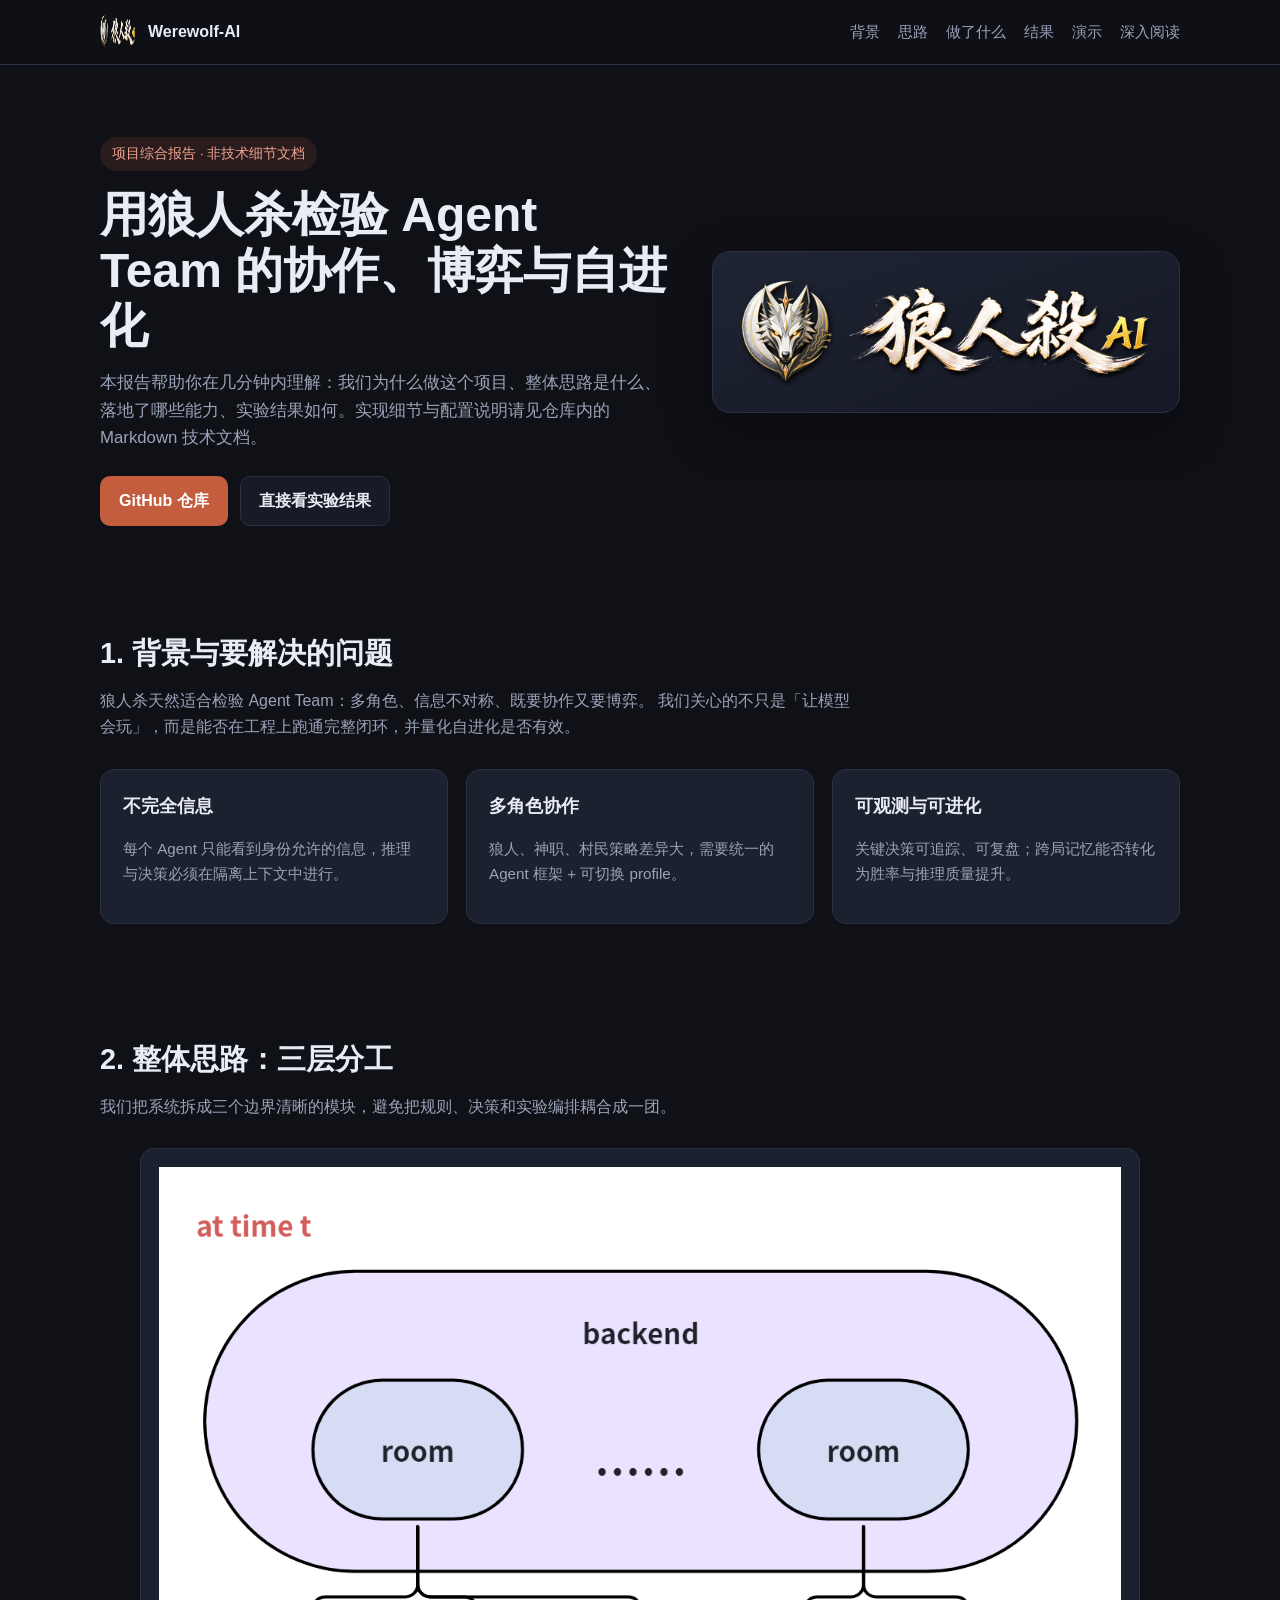
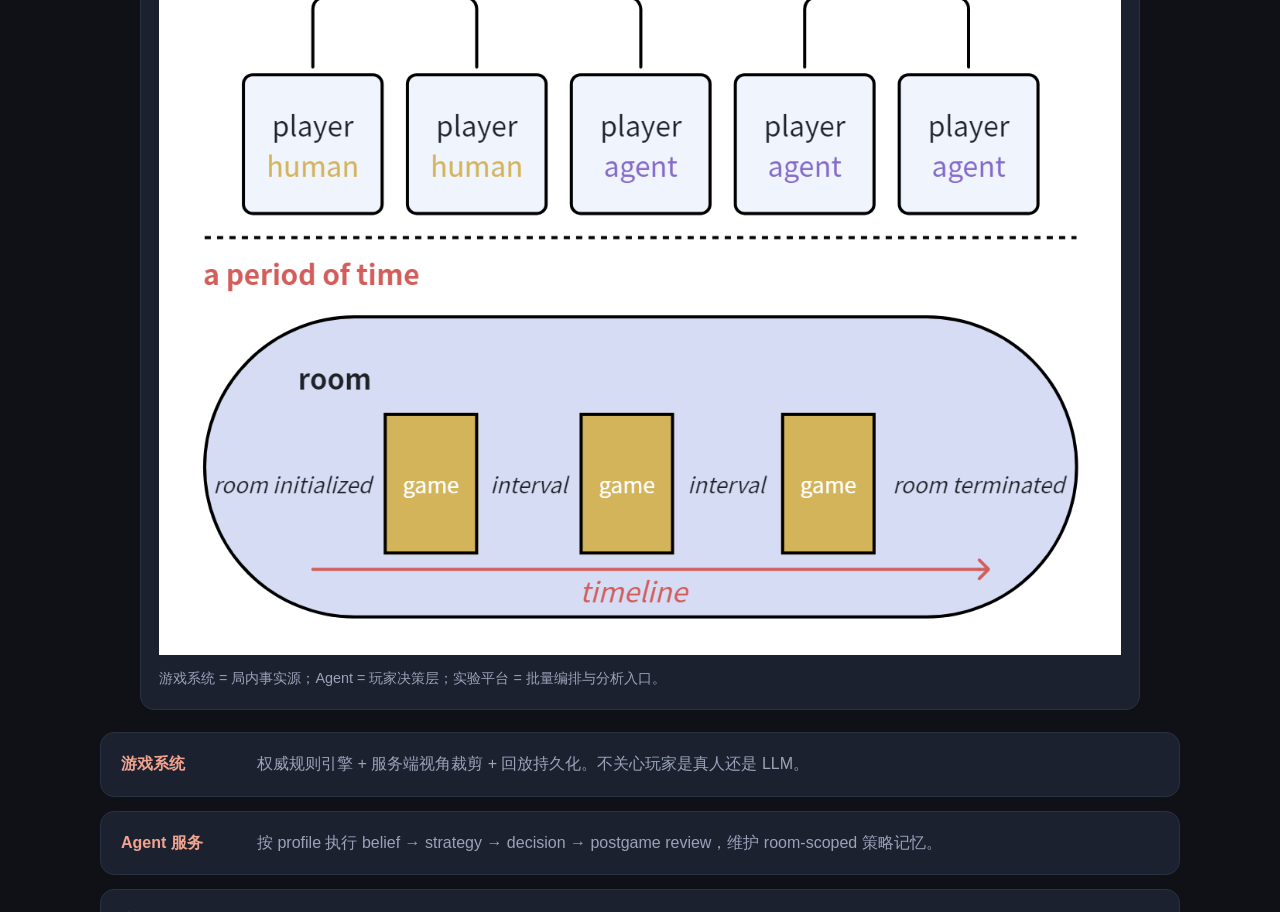
==== docs/index.html @ c61c219a "初始化 Werewolf-AI 聚合仓库，添加 GitHub Pages 综合报告与 Docker 全栈编排 Co-authored-by: Cursor <cursoragent@cursor.co" ====
<!DOCTYPE html>
<html lang="zh-CN">
<head>
  <meta charset="UTF-8">
  <meta http-equiv="refresh" content="0; url=./report/">
  <link rel="canonical" href="./report/">
  <title>Werewolf-AI 项目综合报告</title>
</head>
<body>
  <p>正在跳转到 <a href="./report/">项目综合报告</a>…</p>
</body>
</html>
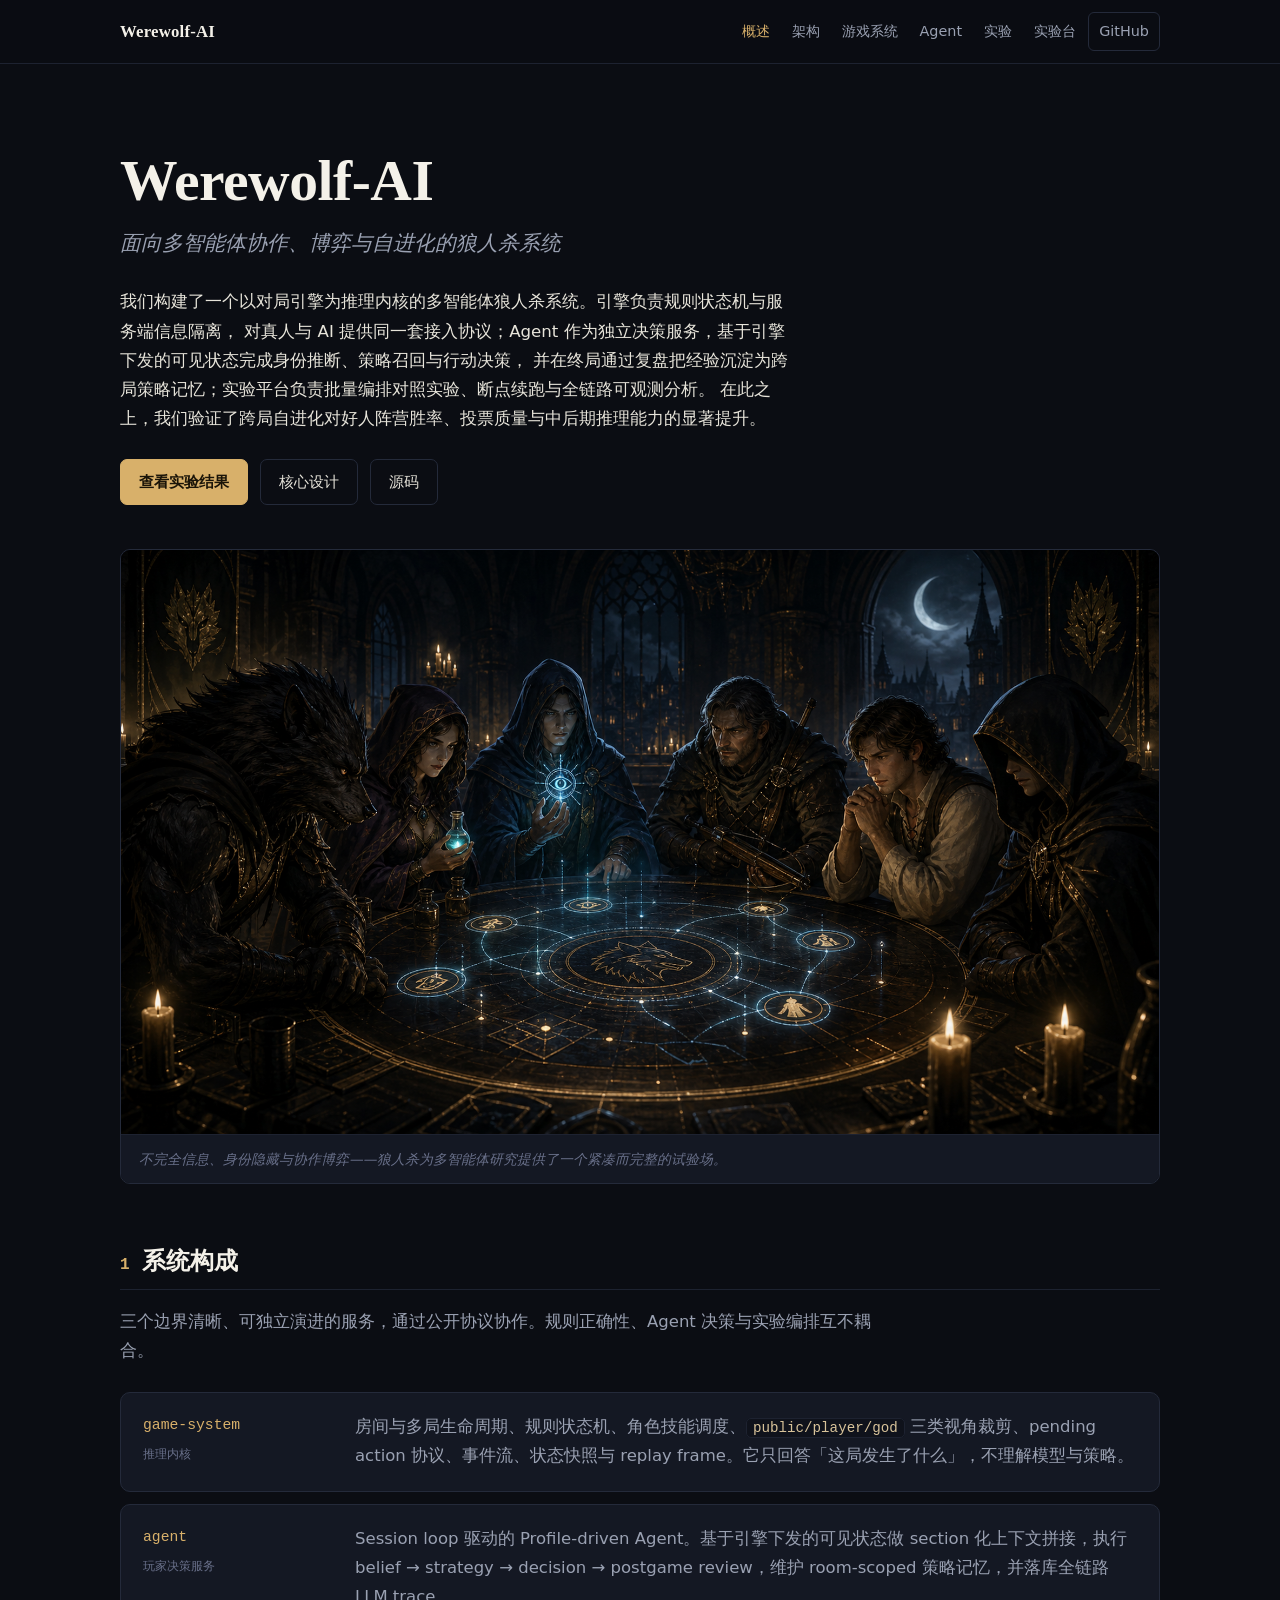
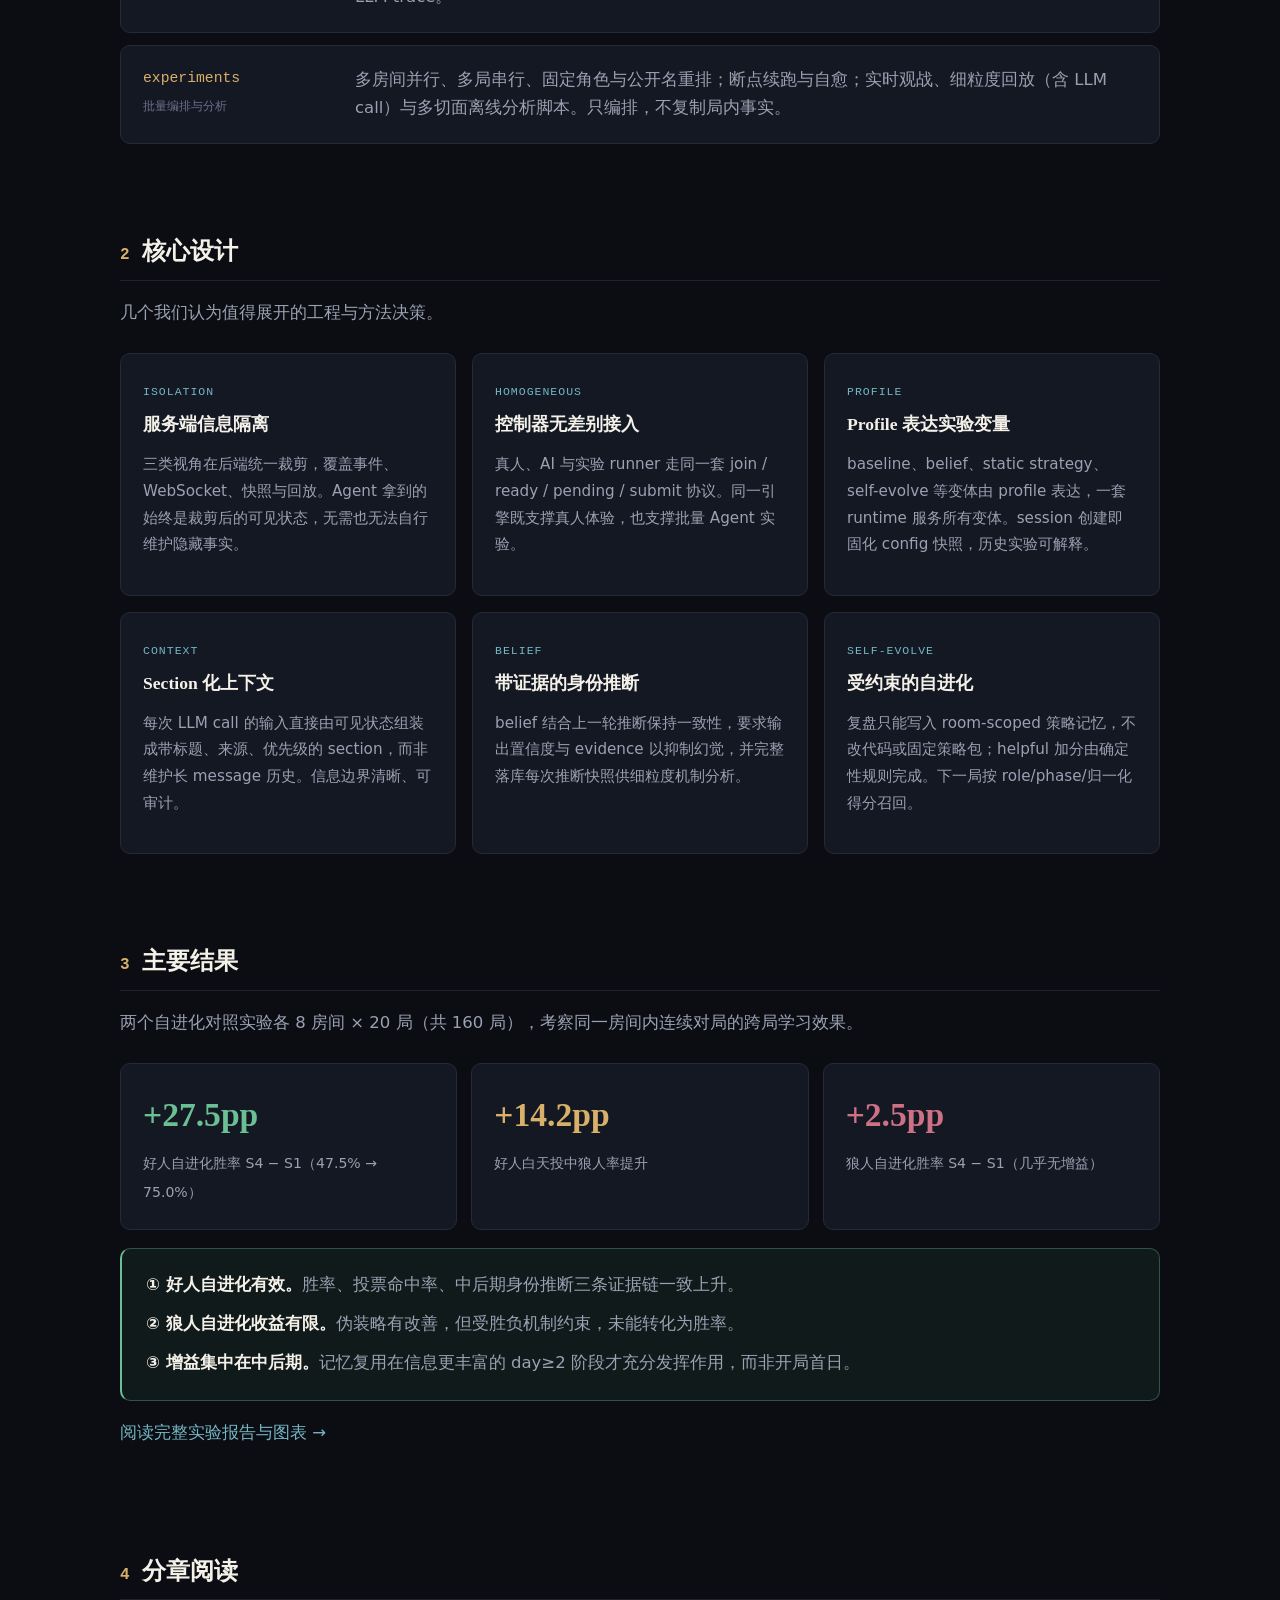
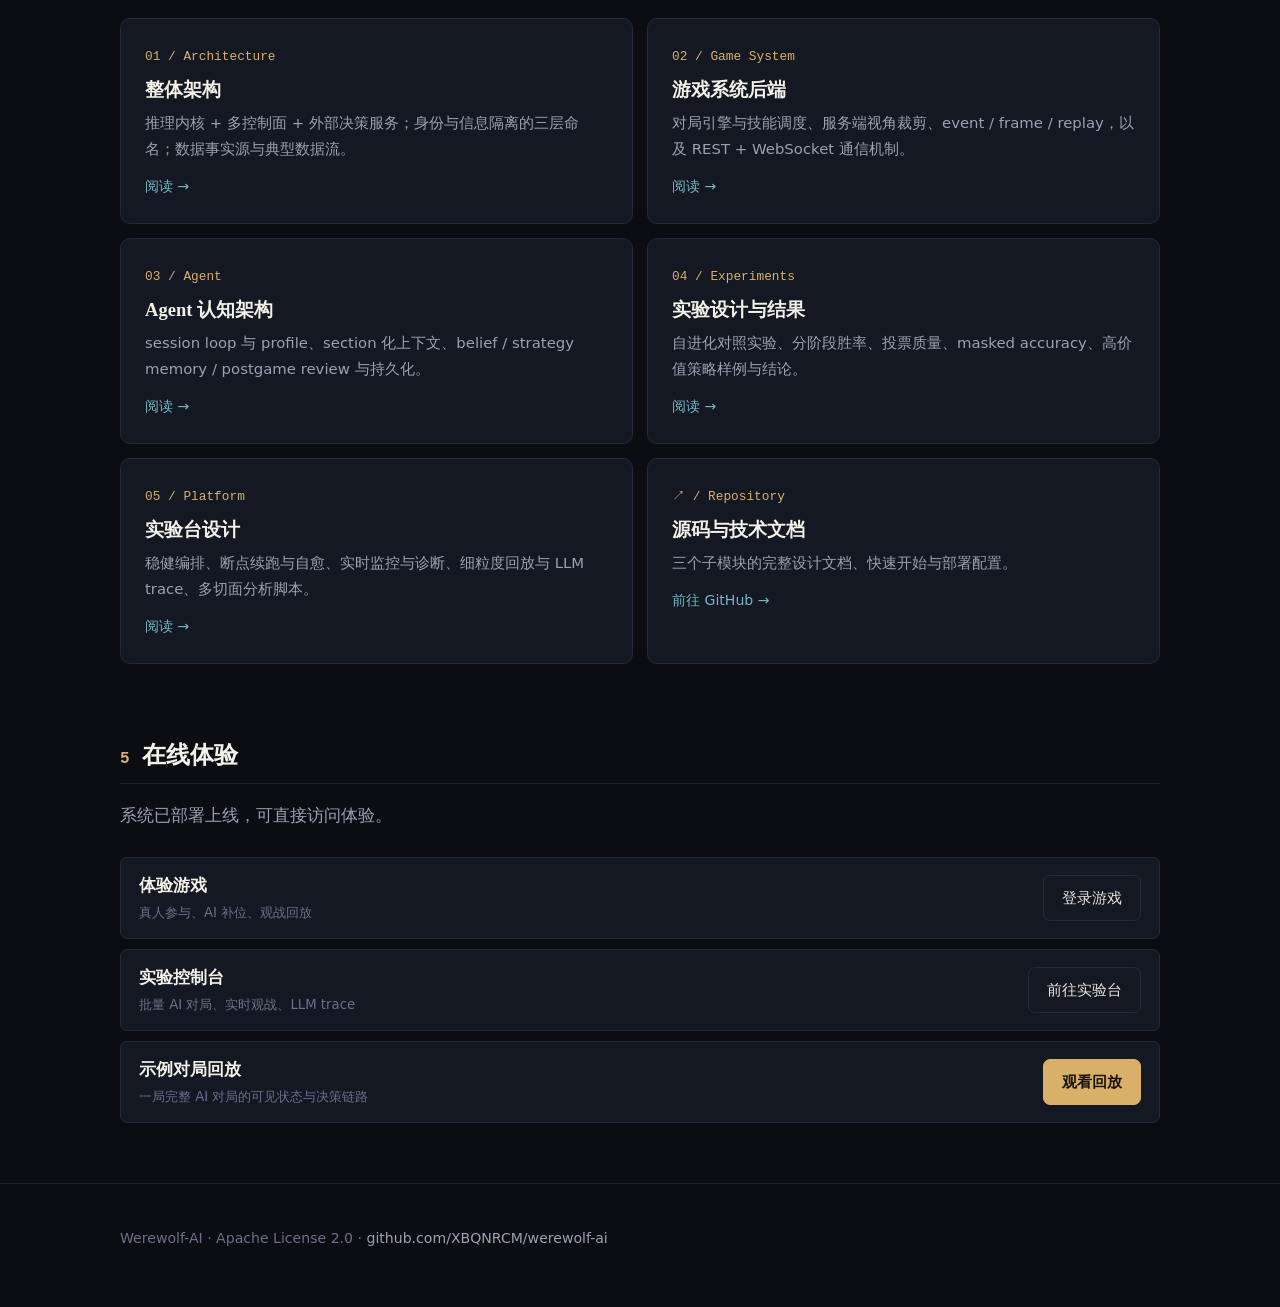
==== commit 66011564: "docs: 重构综合报告站点并校正总体架构图 - 报告站点改为多页暗色设计，移除品牌 logo 与“技术报告/权威”标识 - 实验图表重绘为与站点一致的暗色风格，更新在线体验入口（游戏/实验台/回放）" ====
--- a/docs/index.html
+++ b/docs/index.html
@@ -4,7 +4,7 @@
   <meta charset="UTF-8">
   <meta http-equiv="refresh" content="0; url=./report/">
   <link rel="canonical" href="./report/">
-  <title>Werewolf-AI 项目综合报告</title>
+  <title>Werewolf-AI 项目展示</title>
 </head>
 <body>
   <p>正在跳转到 <a href="./report/">项目综合报告</a>…</p>
